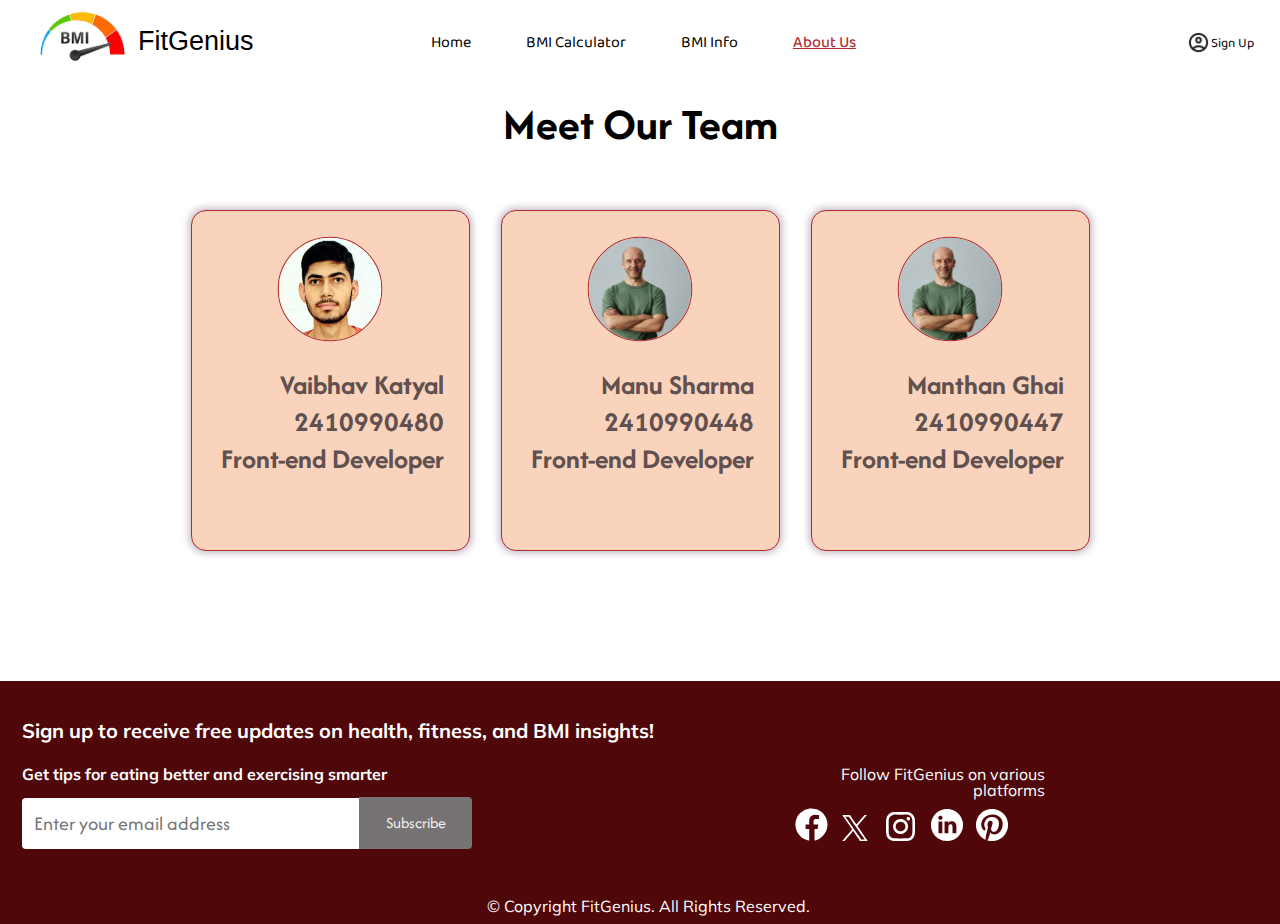
==== about.html @ 29b9fa49 "connected the about us cards to respective linkedin profiles" ====
<!DOCTYPE html>
<html lang="en">

<head>
    <meta charset="UTF-8">
    <meta name="viewport" content="width=device-width, initial-scale=1.0">
    <title>BMI Calculator</title>
    <link rel="stylesheet" href="about.css">
    <link rel="stylesheet" href="footer.css">
    <link rel="shortcut icon" href="images-removebg-preview.png" type="image/x-icon">
    <style>
        @import url('https://fonts.googleapis.com/css2?family=Baloo+Bhaijaan+2:wght@400..800&display=swap');
        @import url('https://fonts.googleapis.com/css2?family=Protest+Guerrilla&display=swap');
        @import url('https://fonts.googleapis.com/css2?family=Fredoka:wght@300..700&display=swap');
        @import url('https://fonts.googleapis.com/css2?family=Afacad+Flux:wght@100..1000&display=swap');
        @import url('https://fonts.googleapis.com/css2?family=Afacad+Flux:wght@100..1000&family=Mulish:ital,wght@0,200..1000;1,200..1000&display=swap');
    </style>
</head>

<body>
    </header>

    <div class="left">
        <a href="index.html"><img src="images-removebg-preview.png" alt="logo">
            <div>FitGenius
            </div>
        </a>
    </div>
    <div class="center">
        <ul class="navbar">
            <li><a href="index.html">Home</a></li>
            <li><a href="calc.html">BMI Calculator</a></li>
            <li><a href="bmiinfo.html">BMI Info</a></li>
            <li><a href="about.html" class="active">About Us</a></li>
        </ul>
    </div>
    <div class="right">
        <img src="account_circle_24dp_E8EAED_FILL0_wght400_GRAD0_opsz24.png" alt="user">
        <button class="btn" id="sign">Sign Up</button>
    </div>
    </header>

    <div class="meet">
        <h2>Meet Our Team</h2>
    </div>

    <div class="cards">
        <a href="https://www.linkedin.com/in/vaibhav-katyal-a65578328" target="_blank"><div class="card-1 card_common">
            <div class="pfp">
                <img src="vaibhav.jpg" alt="Team-member 1" >
                <div class="info-parent">

                    <span class="cards-info">Vaibhav Katyal</span>
                    <span class="cards-info">2410990480</span>
                    <span class="cards-info">Front-end Developer</span>
                </div>
            </div>
        </div>
    </a>
        <a href="https://www.linkedin.com/in/manu-sharma-866372318/" target="_blank"><div class="card-2 card_common">
            <div class="pfp">
                <img src="sample man.jpg" alt="Team-member 2">
                <div class="info-parent">

                    <span class="cards-info">Manu Sharma</span>
                    <span class="cards-info">2410990448</span>
                    <span class="cards-info">Front-end Developer</span>
                </div>
            </div>
        </div>
    </a>
        <a href="" target="_blank"><div class="card-3 card_common">
            <div class="pfp">
                <img src="sample man.jpg" alt="Team-member 3">
                <div class="info-parent">
                    <span class="cards-info">Manthan Ghai</span>
                    <span class="cards-info">2410990447</span>
                    <span class="cards-info">Front-end Developer</span>
                </div>
            </div>
        </div>
    </a>
    </div>

    <footer>
        <div class="foot_left">

            <h2>Sign up to receive free updates on health, fitness, and BMI insights!</h2>
            <h4>Get tips for eating better and exercising smarter</h4>
            <div class="subscribe_btn">
                <input type="email" name="" id="subscription" placeholder="Enter your email address">
                <input type="button" value="Subscribe" id="sb_btn">
            </div>
        </div>

        <div class="follow">
            <span>Follow FitGenius on various platforms</span>
            <div class="platforms">
                <a href="https://www.facebook.com"><img src="facebook.svg" alt="facebook" class="svg_size_design invert-on-hover" id="facebook"></a>
                <a href="https://www.twitter.com"><img src="twitter.svg" alt="twitter" class="svg_size_design invert-on-hover" id="twitter"></a>
                <a href="https://www.instagram.com"><img src="instagram.svg" alt="instagram" class="svg_size_design invert-on-hover" id="instagram"></a>
                <a href="https://www.linkedin.com"><img src="linkedin.svg" alt="linkedin" class="svg_size_design invert-on-hover" id="linkedin"></a>
                <a href="https://www.pinterest.com"><img src="pinterest-logo.svg" alt="pinterest" class="svg_size_design invert-on-hover" id="pinterest"></a>
            </div>
        </div>

        <div class="copyright">
            <span>&copy; Copyright FitGenius. All Rights Reserved.</span>
        </div>
    </footer>

</body>

</html>
---- about.css ----
body {
    /* color: white; */
    margin: 0;
    padding: 0;
    background: url("https://www.iciciprulife.com/content/icici-prudential-life-insurance/testing/tools-and-calculators/bmi_assets/images/calcBG.svg") repeat-y;

    background-size: cover;
    /* background-color: beige; */
    /* background-color: rgb(245, 233, 219); */
    font-family: "Baloo Bhaijaan 2", sans-serif;
    /* display: flex;
    flex-direction: column; */
    box-sizing: border-box;
}

.left {
    /* border: 2px solid red; */
    display: inline-block;
    position: absolute;
    top: -13px;
    left: 18px;
}

.left img {
    position: absolute;
    top: 6px;
    left: 8px;
    width: 113px;
}

.left div {
    text-align: center;
    position: relative;
    bottom: -39px;
    right: -120px;
    display: inline-block;
    font-size: 27px;
    font-family: "Londrina Sketch", sans-serif;
    font-weight: 400;
    font-style: normal;

}

.left a {
    color: black;
    text-decoration: none;
}

.center {
    /* border: 2px solid blue; */
    display: block;
    width: 43%;
    margin: 30px auto;

}

.right {
    /* border: 2px solid yellow; */
    display: inline-block;
    position: absolute;
    top: 24px;
    right: 20px
}

.navbar li {
    display: inline-block;
}

.navbar li a {
    color: black;
    text-decoration: none;
    padding: 26px;
    font-weight: 300;
}

.navbar li a:hover {
    /* text-decoration-line: underline; */
    color: #ae2b30;
    font-weight: 450;
}

.navbar li a.active {
    color: #ae2b30;
    font-weight: 450;
    text-decoration-line: underline;

}

.btn {
    color: black;
    border: none;
    padding: 6px;
    cursor: pointer;
}

#sign {
    background-color: transparent;
    font-family: "Baloo Bhaijaan 2", sans-serif;
}

#sign:hover {
    color: #ae2b30;
    font-weight: 500;
}

.right img {
    height: 23px;
    position: relative;
    left: 8px;
    top: 7px;
    cursor: pointer;
    filter: invert();
}

.meet {
    font-family: "Afacad Flux", sans-serif;
    text-align: center;
    font-size: 30px;
    /* border: 2px solid; */
    margin-top: 10px;
}

.cards {
    display: flex;
    justify-content: center;
    gap: 31px;
    flex-wrap: wrap;
    margin-bottom: 130px;
    margin-top: 56px;
}

.cards a{
    text-decoration: none;
}

.card_common {
    border: 1px solid #ae2b30;
    width: 277px;
    height: 339px;
    border-radius: 15px;
    background-color: #f9d3bb;
    cursor: pointer;
    box-shadow: 0px 0px 6px 3px rgba(127, 95, 130, 0.37);
    transition: all 0.2s ease;
}

.pfp {
    margin: 1px auto;
    /* border: 1px solid; */
    text-align: center;
    padding-top: 26px;
}

.pfp img {
    border: 1px solid #ae2b30;
    width: 100px;
    height: 100px;
    border-radius: 50%;
    object-fit: cover;
    display: block;
    margin: 0 auto;
    object-position: 74% 9%;
    scale: 1.025;
}

.cards-info {
    text-align: right;
    font-family: "Afacad Flux", sans-serif;
    display: block;
    font-size: 28px;
    font-weight: 700;
    color: #605050;
    padding-right: 25px;
}

.info-parent {
    margin-top: 26px;
}

.card_common:hover {
    transform: scale(1.1);

    .cards-info {
        color: rgb(59, 55, 55);
    }
}
---- footer.css ----
footer{
    background-color: #500709;
    color: white;
    padding: 5px;
    font-family: "Mulish", sans-serif;
    font-optical-sizing: auto;
    line-height: 0.3;
    padding-top: 30px;
    padding-left: 22px;
    margin-top: 60px;

    /* display: flex;
    align-items: center;
    gap: 10px; */
}

footer h2{
    font-size: 20px;
}

footer #subscription{
    font-family: "Afacad Flux", sans-serif;
    padding: 12px;
    width: 370px;
    font-size: 20px;
    text-decoration: none;
    border-radius: 4px;
    border: none;
    outline: none;
}

footer #subscription:focus{
    border: none;
    outline: none;
}

footer #sb_btn{
    padding: 0px 4px 0px 4px;
    border-radius: 0px 4px 4px 0px;
    width: 113px;
    font-family: "Afacad Flux", sans-serif;
    font-size: 16px;
    position: relative;
    right: 61px;
    text-decoration: none;
    outline: none;
    bottom: 1.5px;
    height: 51.4px;
    border: none;
    background-color: #777373;
    cursor: pointer;
    transition: all 0.3s ease;
    color: rgb(239, 239, 239);
}

footer #sb_btn:hover{
    background-color: #646262;
}

.foot_left{
    display: flex;
    flex-direction: column;
}

.follow{
    line-height: 1;
    text-align: right;
    margin-left: auto;
    margin-right: 18.5vw;
    margin-bottom: 18px;
    width: 278px;
    position: relative;
    bottom: 84px;
    left: 7px;
}

.svg_size_design{
    width: 33px;
    margin-top: 8px;
    transition: all 0.3s ease;
}

#facebook{
    position: relative;
    right: 202px;
}
#twitter{
    position: relative;
    right: 192px;
    width: 26px;
    margin-top: 14px;
}

#instagram{
    position: relative;
    right: 178px;
    width: 29px;
    margin-top: 14px;
}

#linkedin{
    position: relative;
    right: 166px;
    width: 32px;
}

#pinterest{
    position: relative;
    right: 157px;
    width: 32px;
}

.platforms{
    position: relative;
    left: 120px;
}

.invert-on-hover:hover{
    transform: scale(1.1);
}

.copyright{
    text-align: center;
    /* border: 2px solid; */
    margin-top: -41px;
    padding-bottom: 10px;
    font-size: 16x;
}
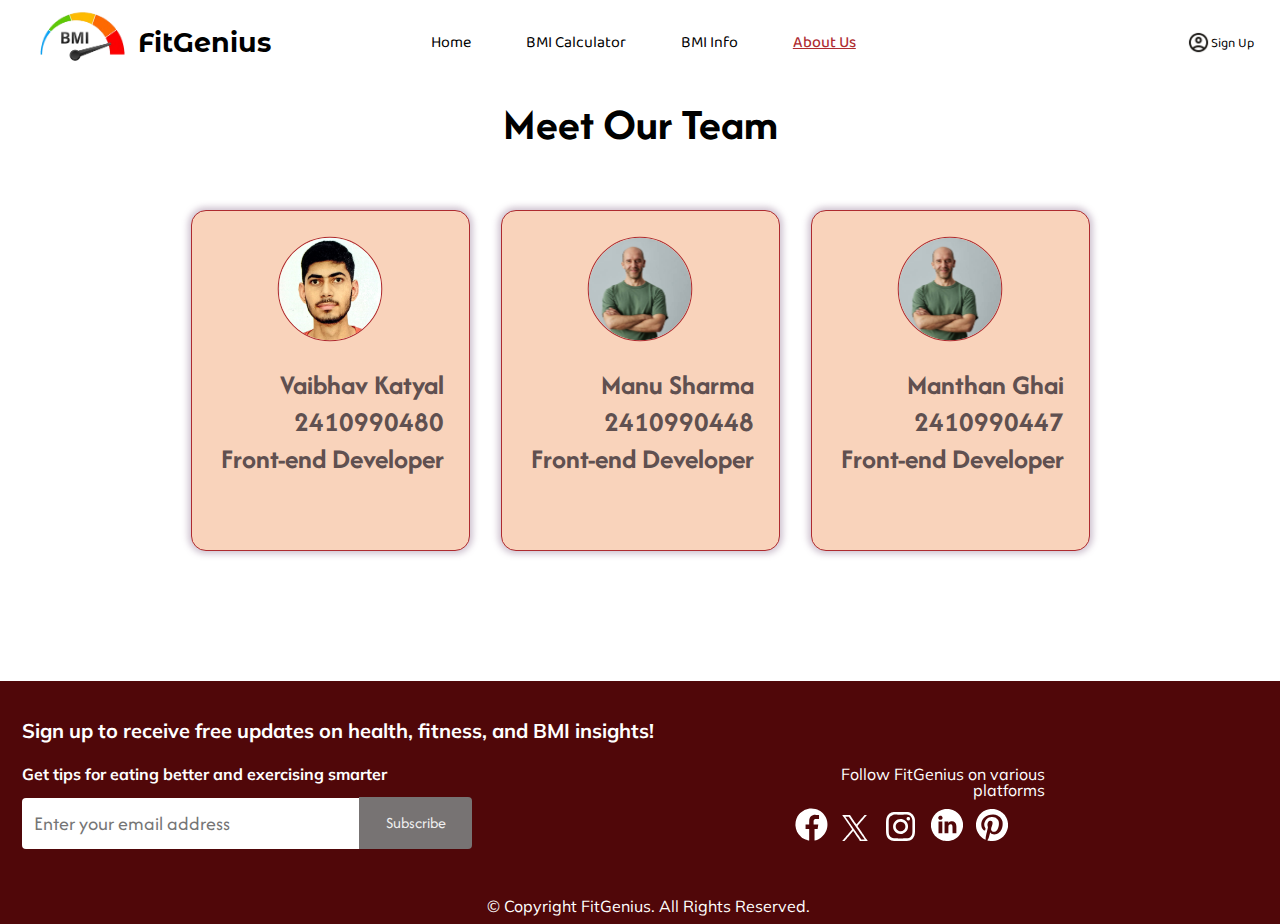
==== commit d279fb4a: "fixed logo and name" ====
--- a/about.html
+++ b/about.html
@@ -14,6 +14,7 @@
         @import url('https://fonts.googleapis.com/css2?family=Fredoka:wght@300..700&display=swap');
         @import url('https://fonts.googleapis.com/css2?family=Afacad+Flux:wght@100..1000&display=swap');
         @import url('https://fonts.googleapis.com/css2?family=Afacad+Flux:wght@100..1000&family=Mulish:ital,wght@0,200..1000;1,200..1000&display=swap');
+        @import url('https://fonts.googleapis.com/css2?family=Afacad+Flux:wght@100..1000&family=Montserrat+Alternates:ital,wght@0,100;0,200;0,300;0,400;0,500;0,600;0,700;0,800;0,900;1,100;1,200;1,300;1,400;1,500;1,600;1,700;1,800;1,900&family=Mulish:ital,wght@0,200..1000;1,200..1000&display=swap');
     </style>
 </head>
 
--- a/about.css
+++ b/about.css
@@ -35,8 +35,8 @@
     right: -120px;
     display: inline-block;
     font-size: 27px;
-    font-family: "Londrina Sketch", sans-serif;
-    font-weight: 400;
+    font-family: "Montserrat Alternates", sans-serif;
+    font-weight: 700;
     font-style: normal;
 
 }
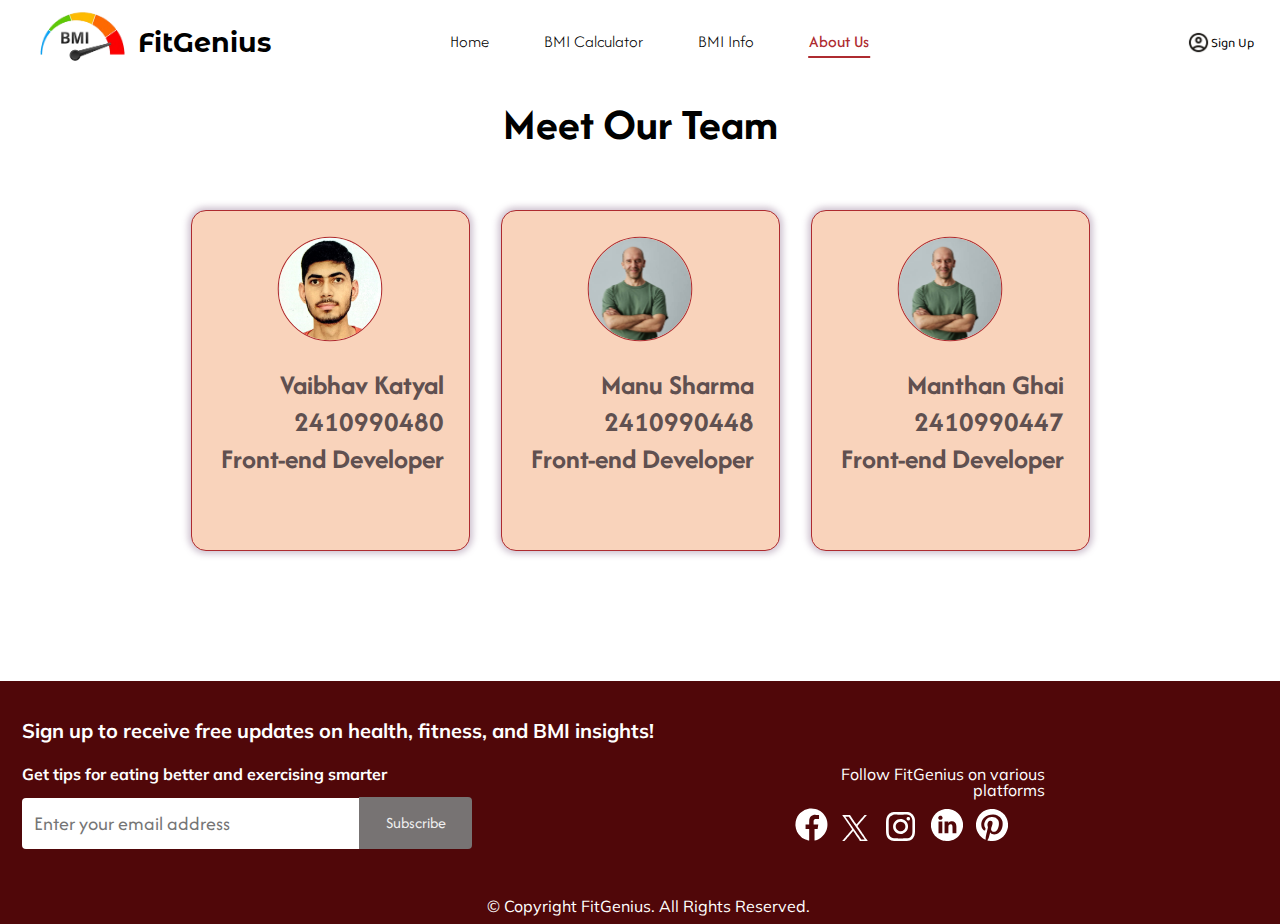
==== commit ccf6560e: "made the bar working properly and with placing, created a file for navbar and modified the navbar" ====
--- a/about.html
+++ b/about.html
@@ -7,7 +7,8 @@
     <title>BMI Calculator</title>
     <link rel="stylesheet" href="about.css">
     <link rel="stylesheet" href="footer.css">
-    <link rel="shortcut icon" href="images-removebg-preview.png" type="image/x-icon">
+    <link rel="stylesheet" href="navbar.css">
+    <link rel="shortcut icon" href="other images/images-removebg-preview.png" type="image/x-icon">
     <style>
         @import url('https://fonts.googleapis.com/css2?family=Baloo+Bhaijaan+2:wght@400..800&display=swap');
         @import url('https://fonts.googleapis.com/css2?family=Protest+Guerrilla&display=swap');
@@ -22,7 +23,7 @@
     </header>
 
     <div class="left">
-        <a href="index.html"><img src="images-removebg-preview.png" alt="logo">
+        <a href="index.html"><img src="other images/images-removebg-preview.png" alt="logo">
             <div>FitGenius
             </div>
         </a>
@@ -36,7 +37,7 @@
         </ul>
     </div>
     <div class="right">
-        <img src="account_circle_24dp_E8EAED_FILL0_wght400_GRAD0_opsz24.png" alt="user">
+        <img src="other images/account_circle_24dp_E8EAED_FILL0_wght400_GRAD0_opsz24.png" alt="user">
         <button class="btn" id="sign">Sign Up</button>
     </div>
     </header>
@@ -48,7 +49,7 @@
     <div class="cards">
         <a href="https://www.linkedin.com/in/vaibhav-katyal-a65578328" target="_blank"><div class="card-1 card_common">
             <div class="pfp">
-                <img src="vaibhav.jpg" alt="Team-member 1" >
+                <img src="team pfps/vaibhav.jpg" alt="Team-member 1" >
                 <div class="info-parent">
 
                     <span class="cards-info">Vaibhav Katyal</span>
@@ -60,7 +61,7 @@
     </a>
         <a href="https://www.linkedin.com/in/manu-sharma-866372318/" target="_blank"><div class="card-2 card_common">
             <div class="pfp">
-                <img src="sample man.jpg" alt="Team-member 2">
+                <img src="team pfps/sample man.jpg" alt="Team-member 2">
                 <div class="info-parent">
 
                     <span class="cards-info">Manu Sharma</span>
@@ -72,7 +73,7 @@
     </a>
         <a href="" target="_blank"><div class="card-3 card_common">
             <div class="pfp">
-                <img src="sample man.jpg" alt="Team-member 3">
+                <img src="team pfps/sample man.jpg" alt="Team-member 3">
                 <div class="info-parent">
                     <span class="cards-info">Manthan Ghai</span>
                     <span class="cards-info">2410990447</span>
@@ -97,11 +98,11 @@
         <div class="follow">
             <span>Follow FitGenius on various platforms</span>
             <div class="platforms">
-                <a href="https://www.facebook.com"><img src="facebook.svg" alt="facebook" class="svg_size_design invert-on-hover" id="facebook"></a>
-                <a href="https://www.twitter.com"><img src="twitter.svg" alt="twitter" class="svg_size_design invert-on-hover" id="twitter"></a>
-                <a href="https://www.instagram.com"><img src="instagram.svg" alt="instagram" class="svg_size_design invert-on-hover" id="instagram"></a>
-                <a href="https://www.linkedin.com"><img src="linkedin.svg" alt="linkedin" class="svg_size_design invert-on-hover" id="linkedin"></a>
-                <a href="https://www.pinterest.com"><img src="pinterest-logo.svg" alt="pinterest" class="svg_size_design invert-on-hover" id="pinterest"></a>
+                <a href="https://www.facebook.com"><img src="svgs/facebook.svg" alt="facebook" class="svg_size_design invert-on-hover" id="facebook"></a>
+                <a href="https://www.twitter.com"><img src="svgs/twitter.svg" alt="twitter" class="svg_size_design invert-on-hover" id="twitter"></a>
+                <a href="https://www.instagram.com"><img src="svgs/instagram.svg" alt="instagram" class="svg_size_design invert-on-hover" id="instagram"></a>
+                <a href="https://www.linkedin.com"><img src="svgs/linkedin.svg" alt="linkedin" class="svg_size_design invert-on-hover" id="linkedin"></a>
+                <a href="https://www.pinterest.com"><img src="svgs/pinterest-logo.svg" alt="pinterest" class="svg_size_design invert-on-hover" id="pinterest"></a>
             </div>
         </div>
 
--- a/about.css
+++ b/about.css
@@ -1,115 +1,14 @@
 body {
-    /* color: white; */
     margin: 0;
     padding: 0;
     background: url("https://www.iciciprulife.com/content/icici-prudential-life-insurance/testing/tools-and-calculators/bmi_assets/images/calcBG.svg") repeat-y;
-
     background-size: cover;
-    /* background-color: beige; */
-    /* background-color: rgb(245, 233, 219); */
     font-family: "Baloo Bhaijaan 2", sans-serif;
-    /* display: flex;
-    flex-direction: column; */
     box-sizing: border-box;
-}
-
-.left {
-    /* border: 2px solid red; */
-    display: inline-block;
-    position: absolute;
-    top: -13px;
-    left: 18px;
-}
-
-.left img {
-    position: absolute;
-    top: 6px;
-    left: 8px;
-    width: 113px;
-}
-
-.left div {
-    text-align: center;
-    position: relative;
-    bottom: -39px;
-    right: -120px;
-    display: inline-block;
-    font-size: 27px;
-    font-family: "Montserrat Alternates", sans-serif;
-    font-weight: 700;
-    font-style: normal;
-
-}
-
-.left a {
-    color: black;
-    text-decoration: none;
-}
-
-.center {
-    /* border: 2px solid blue; */
-    display: block;
-    width: 43%;
-    margin: 30px auto;
-
-}
-
-.right {
-    /* border: 2px solid yellow; */
-    display: inline-block;
-    position: absolute;
-    top: 24px;
-    right: 20px
-}
-
-.navbar li {
-    display: inline-block;
-}
-
-.navbar li a {
-    color: black;
-    text-decoration: none;
-    padding: 26px;
-    font-weight: 300;
-}
-
-.navbar li a:hover {
-    /* text-decoration-line: underline; */
-    color: #ae2b30;
-    font-weight: 450;
-}
-
-.navbar li a.active {
-    color: #ae2b30;
-    font-weight: 450;
-    text-decoration-line: underline;
-
-}
-
-.btn {
-    color: black;
-    border: none;
-    padding: 6px;
-    cursor: pointer;
-}
-
-#sign {
-    background-color: transparent;
-    font-family: "Baloo Bhaijaan 2", sans-serif;
-}
-
-#sign:hover {
-    color: #ae2b30;
-    font-weight: 500;
-}
-
-.right img {
-    height: 23px;
-    position: relative;
-    left: 8px;
-    top: 7px;
-    cursor: pointer;
-    filter: invert();
+    background-repeat: repeat;
+    background-size: auto;
+    background-attachment: fixed;
+    background-position: center;
 }
 
 .meet {
--- a/footer.css
+++ b/footer.css
@@ -8,10 +8,6 @@
     padding-top: 30px;
     padding-left: 22px;
     margin-top: 60px;
-
-    /* display: flex;
-    align-items: center;
-    gap: 10px; */
 }
 
 footer h2{
--- a/navbar.css
+++ b/navbar.css
@@ -0,0 +1,138 @@
+body {
+    margin: 0;
+    padding: 0;
+    background: url("https://www.iciciprulife.com/content/icici-prudential-life-insurance/testing/tools-and-calculators/bmi_assets/images/calcBG.svg") repeat-y;
+    background-size: cover;
+    font-family: "Baloo Bhaijaan 2", sans-serif;
+    background-repeat: repeat;
+    background-size: auto;
+    background-attachment: fixed;
+    background-position: center;
+}
+
+.left {
+    /* border: 2px solid red; */
+    display: inline-block;
+    position: absolute;
+    top: -13px;
+    left: 18px;
+}
+
+.left img {
+    position: absolute;
+    top: 6px;
+    left: 8px;
+    width: 113px;
+}
+
+.left div {
+    text-align: center;
+    position: relative;
+    bottom: -39px;
+    right: -120px;
+    display: inline-block;
+    font-size: 27px;
+    font-family: "Montserrat Alternates", sans-serif;
+    font-weight: 700;
+    font-style:normal;
+}
+
+.left a {
+    color: black;
+    text-decoration: none;
+}
+
+.center {
+    /* border: 2px solid blue; */
+    display: block;
+    width: 43%;
+    margin: 30px auto;
+    text-align: center;
+}
+
+.right {
+    /* border: 2px solid yellow; */
+    display: inline-block;
+    position: absolute;
+    top: 24px;
+    right: 20px
+}
+
+.navbar li {
+    display: inline-block;
+}
+
+.navbar li a {
+    position: relative;
+    color: black;
+    text-decoration: none;
+    padding: 26px;
+    padding-bottom: 5px;
+    font-weight: 300;
+    font-family: "Afacad Flux", sans-serif;
+    font-size: 17px;
+    transition: color 0.3s ease, font-weight 0.3s ease;
+}
+
+.navbar li a::after {
+    content: "";
+    position: absolute;
+    bottom: 0;
+    left: 50%; 
+    transform: translateX(-50%); 
+    width: 0; 
+    height: 2px; 
+    background-color: #ae2b30;
+    transition: width 0.3s ease;
+}
+
+.navbar li a:hover {
+    color: #ae2b30;
+    font-weight: 350;
+}
+
+.navbar li a:hover::after {
+    width: 55%; 
+}
+
+.navbar li a.active {
+    color: #ae2b30;
+    font-weight: 450;
+    text-decoration: none;
+}
+
+.navbar li a.active::after {
+    width: 55%; 
+}
+.navbar li a.bminav.active::after {
+    width: 77%;
+}
+.navbar li a.bminav.hover::after {
+    width: 77%;
+}
+
+.btn {
+    color: black;
+    border: none;
+    padding: 6px;
+    cursor: pointer;
+}
+
+#sign {
+    background-color: transparent;
+    font-family: "Baloo Bhaijaan 2", sans-serif;
+}
+
+#sign:hover {
+    color: #ae2b30;
+    /* font-weight: 500; */
+}
+
+.right img {
+    height: 23px;
+    position: relative;
+    left: 8px;
+    top: 7px;
+    cursor: pointer;
+    filter: invert();
+}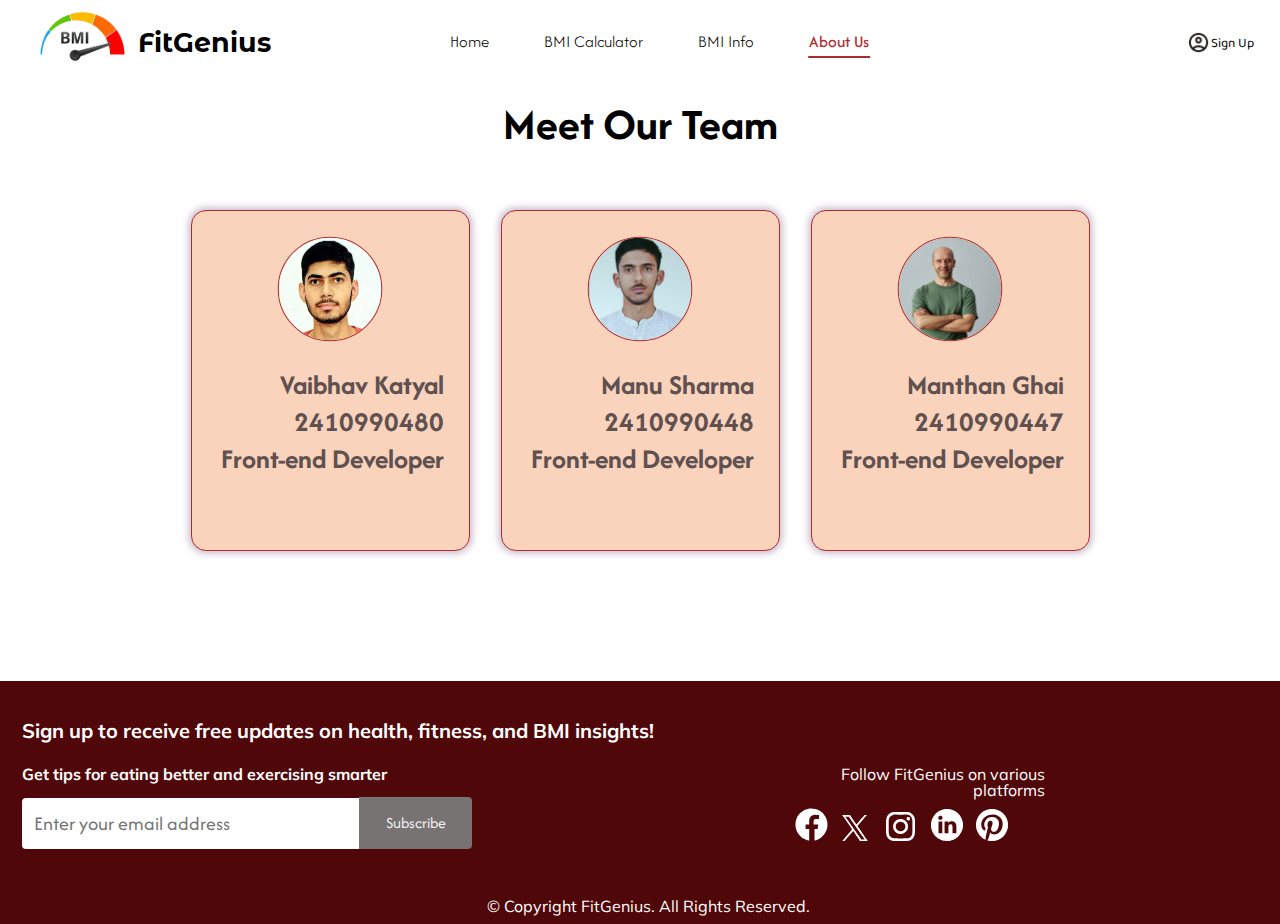
==== commit 9d12a1d7: "added a sign up page and added animations to about us page" ====
--- a/about.html
+++ b/about.html
@@ -8,6 +8,7 @@
     <link rel="stylesheet" href="about.css">
     <link rel="stylesheet" href="footer.css">
     <link rel="stylesheet" href="navbar.css">
+    <link rel="stylesheet" href="signup.css">
     <link rel="shortcut icon" href="other images/images-removebg-preview.png" type="image/x-icon">
     <style>
         @import url('https://fonts.googleapis.com/css2?family=Baloo+Bhaijaan+2:wght@400..800&display=swap');
@@ -40,6 +41,19 @@
         <img src="other images/account_circle_24dp_E8EAED_FILL0_wght400_GRAD0_opsz24.png" alt="user">
         <button class="btn" id="sign">Sign Up</button>
     </div>
+    <div id="signUpPopup" class="popup">
+        <div class="popup-content">
+          <span class="close">&times;</span>
+          <h2>Sign Up</h2>
+          <form id="signUpForm">
+            <input type="text" id="username" placeholder="Username" required>
+            <input type="email" id="email" placeholder="Email" required>
+            <input type="password" id="password" placeholder="Password" required>
+            <input type="password" id="confirmPassword" placeholder="Confirm Password" required>
+            <button type="submit" class="submit-btn">Sign Up</button>
+          </form>
+        </div>
+      </div>
     </header>
 
     <div class="meet">
@@ -61,7 +75,7 @@
     </a>
         <a href="https://www.linkedin.com/in/manu-sharma-866372318/" target="_blank"><div class="card-2 card_common">
             <div class="pfp">
-                <img src="team pfps/sample man.jpg" alt="Team-member 2">
+                <img src="team pfps/manu.jpg" alt="Team-member 2">
                 <div class="info-parent">
 
                     <span class="cards-info">Manu Sharma</span>
@@ -110,7 +124,7 @@
             <span>&copy; Copyright FitGenius. All Rights Reserved.</span>
         </div>
     </footer>
-
+    <script src="signup.js"></script>
 </body>
 
 </html>--- a/about.css
+++ b/about.css
@@ -84,4 +84,24 @@
     }
 }
 
+.card_common{
+    animation-name: cards-anim;
+    animation-duration: 1.4s;
+    animation-iteration-count: 1;
+    animation-fill-mode: forwards;
+    animation-timing-function: ease;
+}
 
+@keyframes cards-anim {
+    from{
+        position: relative;
+        bottom: 30px;
+        opacity: 0;
+    }
+
+    to{
+        position: relative;
+        bottom: 0px;
+        opacity: 1;
+    }
+}
--- a/signup.css
+++ b/signup.css
@@ -0,0 +1,91 @@
+.popup {
+    display: none;
+    position: fixed;
+    z-index: 1;
+    left: 0;
+    top: 0;
+    width: 100%;
+    height: 100%;
+    overflow: auto;
+    background-color: rgba(0,0,0,0.4);
+    font-family: "Baloo Bhaijaan 2", sans-serif;
+}
+  
+.popup-content {
+    background-color: #fefefe;
+    margin: 15% auto;
+    padding: 20px;
+    border: 1px solid #ae2b30;
+    width: 300px;
+    border-radius: 5px;
+}
+  
+.close {
+    color: #aaa;
+    float: right;
+    font-size: 28px;
+    font-weight: bold;
+}
+  
+.close:hover,
+  .close:focus {
+    color: #000;
+    text-decoration: none;
+    cursor: pointer;
+}
+  
+.popup h2 {
+    font-family: "Afacad Flux", sans-serif;
+    color: #0a0a59;
+    text-align: center;
+    margin-bottom: 20px;
+}
+  
+.popup form {
+    display: flex;
+    flex-direction: column;
+}
+  
+.popup input {
+    margin-bottom: 10px;
+    padding: 8px;
+    border: 1px solid #ccc;
+    border-radius: 4px;
+}
+  
+.popup .submit-btn {
+    background: linear-gradient(140deg, #cd4247, #b75255);
+    color: white;
+    border: none;
+    padding: 10px;
+    border-radius: 4px;
+    cursor: pointer;
+    font-weight: 500;
+    transition: transform 0.6s ease;
+}
+  
+.popup .submit-btn:hover {
+    background: linear-gradient(140deg, #ba363a, #e84f54);
+    transform: scale(1.02);
+}
+  
+.popup{
+    animation-name: popup-anim;
+    animation-duration: 0.8s;
+    animation-iteration-count: 1;
+    animation-fill-mode: forwards;
+    animation-timing-function: ease;
+}
+
+@keyframes popup-anim {
+    from{
+        opacity: 0;
+    }
+
+    to{
+        opacity: 1;
+    }
+}
+
+
+  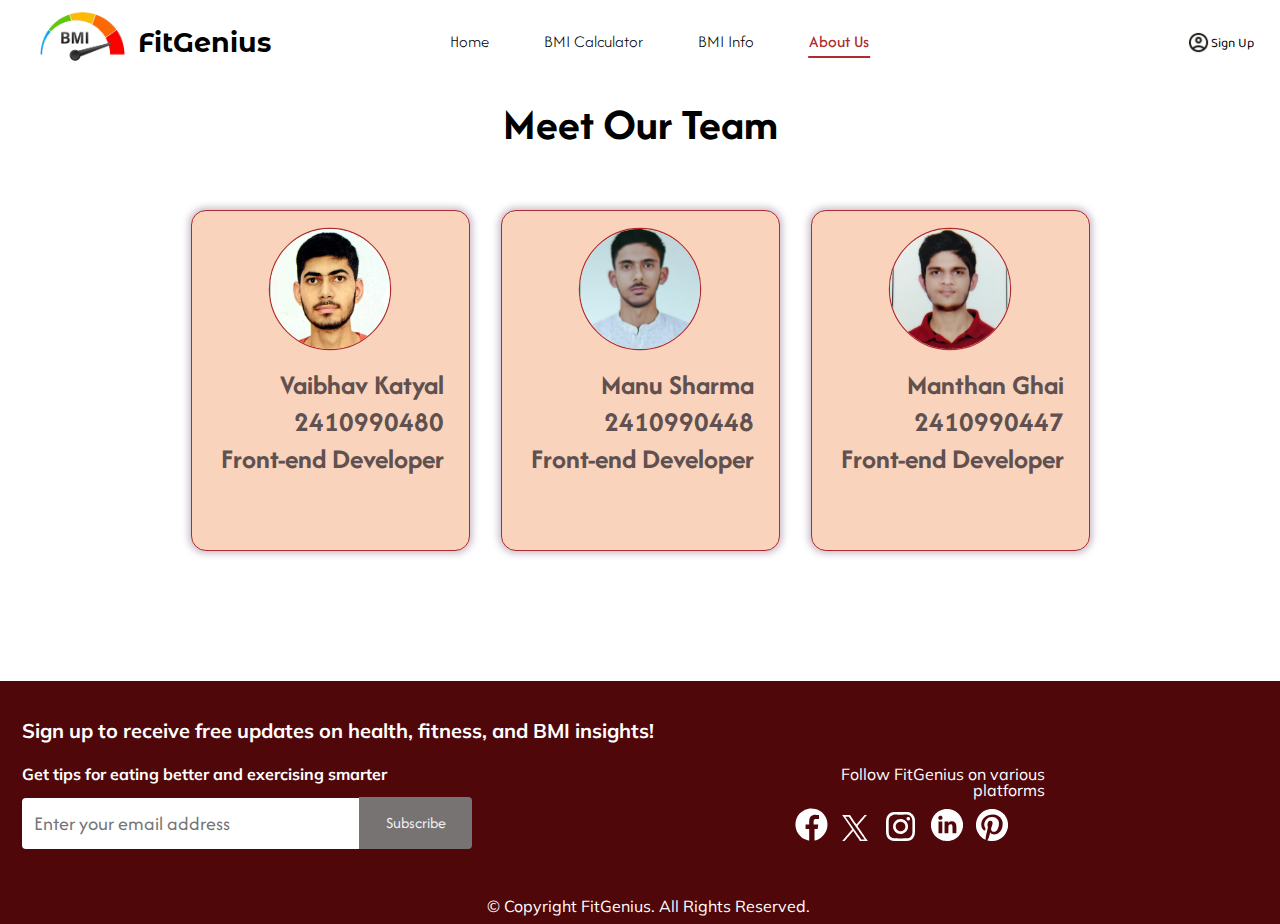
==== commit 70f44dd9: "added the image of nalla team member" ====
--- a/about.html
+++ b/about.html
@@ -87,7 +87,7 @@
     </a>
         <a href="" target="_blank"><div class="card-3 card_common">
             <div class="pfp">
-                <img src="team pfps/sample man.jpg" alt="Team-member 3">
+                <img src="team pfps/manthan.jpg" alt="Team-member 3">
                 <div class="info-parent">
                     <span class="cards-info">Manthan Ghai</span>
                     <span class="cards-info">2410990447</span>
--- a/about.css
+++ b/about.css
@@ -59,7 +59,7 @@
     display: block;
     margin: 0 auto;
     object-position: 74% 9%;
-    scale: 1.025;
+    scale: 1.2;
 }
 
 .cards-info {
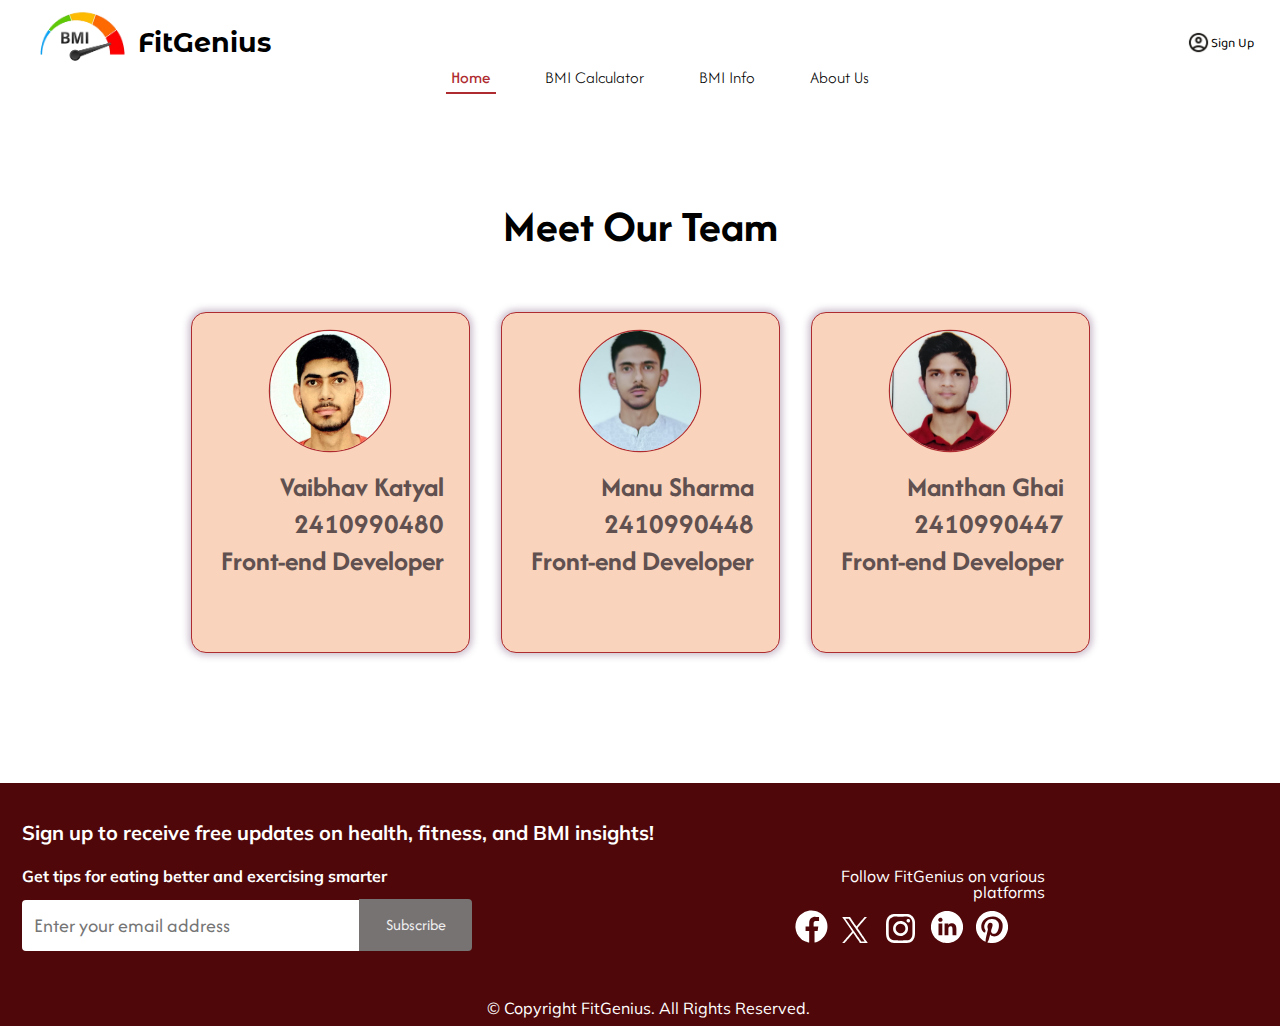
==== commit a96bdca9: "made navbar a bit responsive" ====
--- a/about.html
+++ b/about.html
@@ -21,39 +21,47 @@
 </head>
 
 <body>
-    </header>
+    <header>
+        <div class="left">
+            <a href="index.html">
+                <img src="other images/images-removebg-preview.png" alt="logo">
+                <div>FitGenius</div>
+            </a>
+        </div>
 
-    <div class="left">
-        <a href="index.html"><img src="other images/images-removebg-preview.png" alt="logo">
-            <div>FitGenius
+        <div class="center">
+            <ul class="navbar">
+                <li><a href="index.html" class="active">Home</a></li>
+                <li><a href="calc.html">BMI Calculator</a></li>
+                <li><a href="bmiinfo.html">BMI Info</a></li>
+                <li><a href="about.html">About Us</a></li>
+            </ul>
+        </div>
+
+        <div class="right">
+            <img src="other images/account_circle_24dp_E8EAED_FILL0_wght400_GRAD0_opsz24.png" alt="user">
+            <button class="btn" id="sign">Sign Up</button>
+        </div>
+
+        <div class="hamburger">
+            <span></span>
+            <span></span>
+            <span></span>
+        </div>
+
+        <div id="signUpPopup" class="popup">
+            <div class="popup-content">
+                <span class="close">&times;</span>
+                <h2>Sign Up</h2>
+                <form id="signUpForm">
+                    <input type="text" id="username" placeholder="Username" required>
+                    <input type="email" id="email" placeholder="Email" required>
+                    <input type="password" id="password" placeholder="Password" required>
+                    <input type="password" id="confirmPassword" placeholder="Confirm Password" required>
+                    <button type="submit" class="submit-btn">Sign Up</button>
+                </form>
             </div>
-        </a>
-    </div>
-    <div class="center">
-        <ul class="navbar">
-            <li><a href="index.html">Home</a></li>
-            <li><a href="calc.html">BMI Calculator</a></li>
-            <li><a href="bmiinfo.html">BMI Info</a></li>
-            <li><a href="about.html" class="active">About Us</a></li>
-        </ul>
-    </div>
-    <div class="right">
-        <img src="other images/account_circle_24dp_E8EAED_FILL0_wght400_GRAD0_opsz24.png" alt="user">
-        <button class="btn" id="sign">Sign Up</button>
-    </div>
-    <div id="signUpPopup" class="popup">
-        <div class="popup-content">
-          <span class="close">&times;</span>
-          <h2>Sign Up</h2>
-          <form id="signUpForm">
-            <input type="text" id="username" placeholder="Username" required>
-            <input type="email" id="email" placeholder="Email" required>
-            <input type="password" id="password" placeholder="Password" required>
-            <input type="password" id="confirmPassword" placeholder="Confirm Password" required>
-            <button type="submit" class="submit-btn">Sign Up</button>
-          </form>
         </div>
-      </div>
     </header>
 
     <div class="meet">
@@ -125,6 +133,7 @@
         </div>
     </footer>
     <script src="signup.js"></script>
+    <script src="navbar.js"></script>
 </body>
 
 </html>--- a/navbar.css
+++ b/navbar.css
@@ -1,3 +1,5 @@
+/* Your existing CSS code */
+
 body {
     margin: 0;
     padding: 0;
@@ -10,6 +12,8 @@
     background-position: center;
 }
 
+/* Your other existing styles */
+
 .left {
     /* border: 2px solid red; */
     display: inline-block;
@@ -135,4 +139,145 @@
     top: 7px;
     cursor: pointer;
     filter: invert();
+}
+
+/* Updated and new styles for responsiveness */
+header {
+    position: relative;
+    padding: 20px;
+    display: flex;
+    justify-content: space-between;
+    align-items: center;
+    flex-wrap: wrap;
+}
+
+.hamburger {
+    display: none;
+    flex-direction: column;
+    cursor: pointer;
+    z-index: 1000;
+}
+
+.hamburger span {
+    width: 25px;
+    height: 3px;
+    background-color: black;
+    margin: 2px 0;
+    transition: 0.3s;
+}
+
+@media screen and (max-width: 960px) {
+    header {
+        padding: 10px;
+    }
+
+    .hamburger {
+        display: flex;
+        position: absolute;
+        right: 20px;
+        top: 20px;
+    }
+
+    .center {
+        position: fixed;
+        top: 0;
+        right: -100%;
+        width: 70%;
+        height: 100vh;
+        background: white;
+        margin: 0;
+        padding: 80px 0;
+        transition: 0.5s;
+        z-index: 999;
+    }
+
+    .center.active {
+        right: 0;
+    }
+
+    .navbar {
+        flex-direction: column;
+        padding: 0;
+    }
+
+    .navbar li {
+        display: block;
+        margin: 20px 0;
+    }
+
+    .navbar li a {
+        padding: 10px 20px;
+        display: block;
+    }
+
+    .right {
+        position: static;
+        margin-right: 50px;
+        margin-left: auto;
+    }
+
+    .left {
+        position: static;
+        display: flex;
+        align-items: center;
+    }
+
+    .left img {
+        position: static;
+        width: 80px;
+    }
+
+    .left div {
+        font-size: 20px;
+        position: static;
+        margin-left: 10px;
+    }
+
+    main {
+        padding: 20px;
+    }
+
+    .welcome_main, .whyuse, .parent {
+        margin-top: 20px;
+    }
+
+    .cards {
+        flex-wrap: wrap;
+        justify-content: center;
+    }
+
+    .pt {
+        margin: 10px;
+    }
+
+    .si {
+        flex-direction: column;
+    }
+
+    .systemofunits {
+        margin: 10px 0;
+    }
+
+    footer {
+        flex-direction: column;
+        align-items: center;
+    }
+
+    .foot_left, .follow {
+        width: 100%;
+        text-align: center;
+    }
+}
+
+/* Animation for hamburger menu */
+.hamburger.active span:nth-child(1) {
+    transform: rotate(45deg) translate(5px, 5px);
+}
+
+.hamburger.active span:nth-child(2) {
+    opacity: 0;
+}
+
+.hamburger.active span:nth-child(3) {
+    transform: rotate(-45deg) translate(5px, -5px);
 }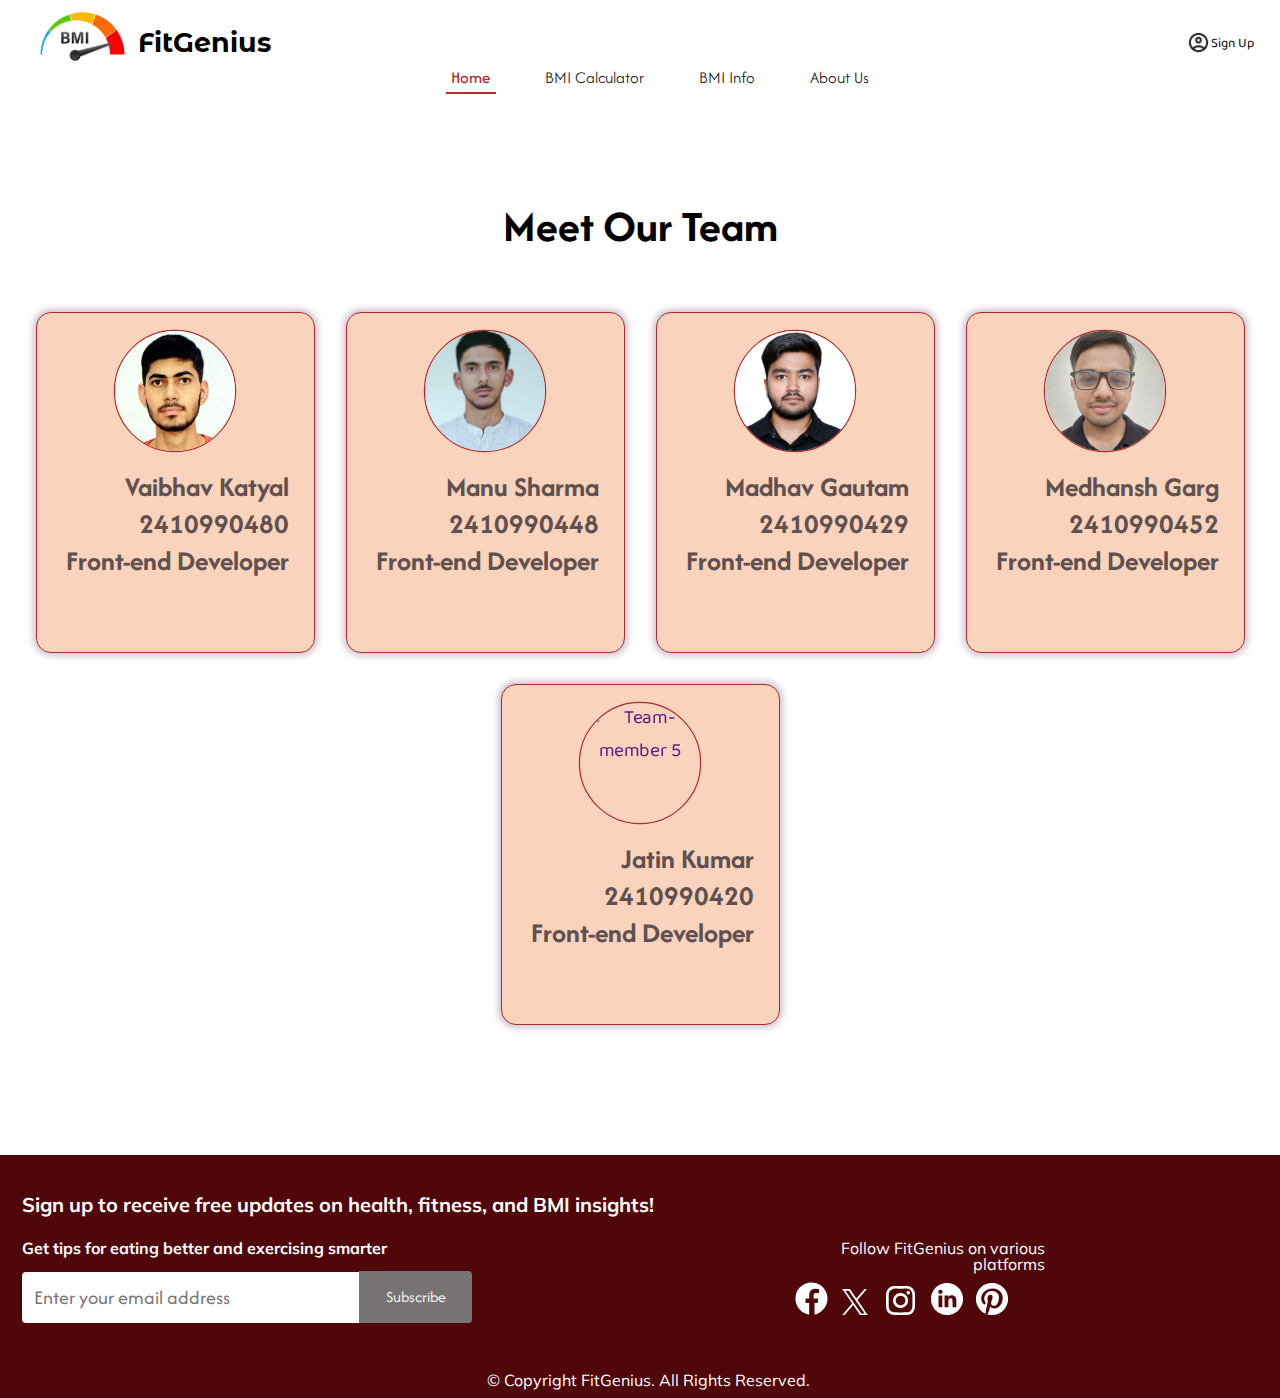
==== commit 3f11ab84: "added new members Madhav Gautam, Medhansh Garg and Jatin Kumar" ====
--- a/about.html
+++ b/about.html
@@ -95,10 +95,30 @@
     </a>
         <a href="" target="_blank"><div class="card-3 card_common">
             <div class="pfp">
-                <img src="team pfps/manthan.jpg" alt="Team-member 3">
+                <img src="team pfps/gautam.jpg" alt="Team-member 3">
                 <div class="info-parent">
-                    <span class="cards-info">Manthan Ghai</span>
-                    <span class="cards-info">2410990447</span>
+                    <span class="cards-info">Madhav Gautam</span>
+                    <span class="cards-info">2410990429</span>
+                    <span class="cards-info">Front-end Developer</span>
+                </div>
+            </div>
+        </div>
+        <a href="" target="_blank"><div class="card-4 card_common">
+            <div class="pfp">
+                <img src="team pfps/medhansh.jpg" alt="Team-member 4">
+                <div class="info-parent">
+                    <span class="cards-info">Medhansh Garg</span>
+                    <span class="cards-info">2410990452</span>
+                    <span class="cards-info">Front-end Developer</span>
+                </div>
+            </div>
+        </div>
+        <a href="" target="_blank"><div class="card-5 card_common">
+            <div class="pfp">
+                <img src="team pfps/jatin.jpg" alt="Team-member 5">
+                <div class="info-parent">
+                    <span class="cards-info">Jatin Kumar</span>
+                    <span class="cards-info">2410990420</span>
                     <span class="cards-info">Front-end Developer</span>
                 </div>
             </div>
